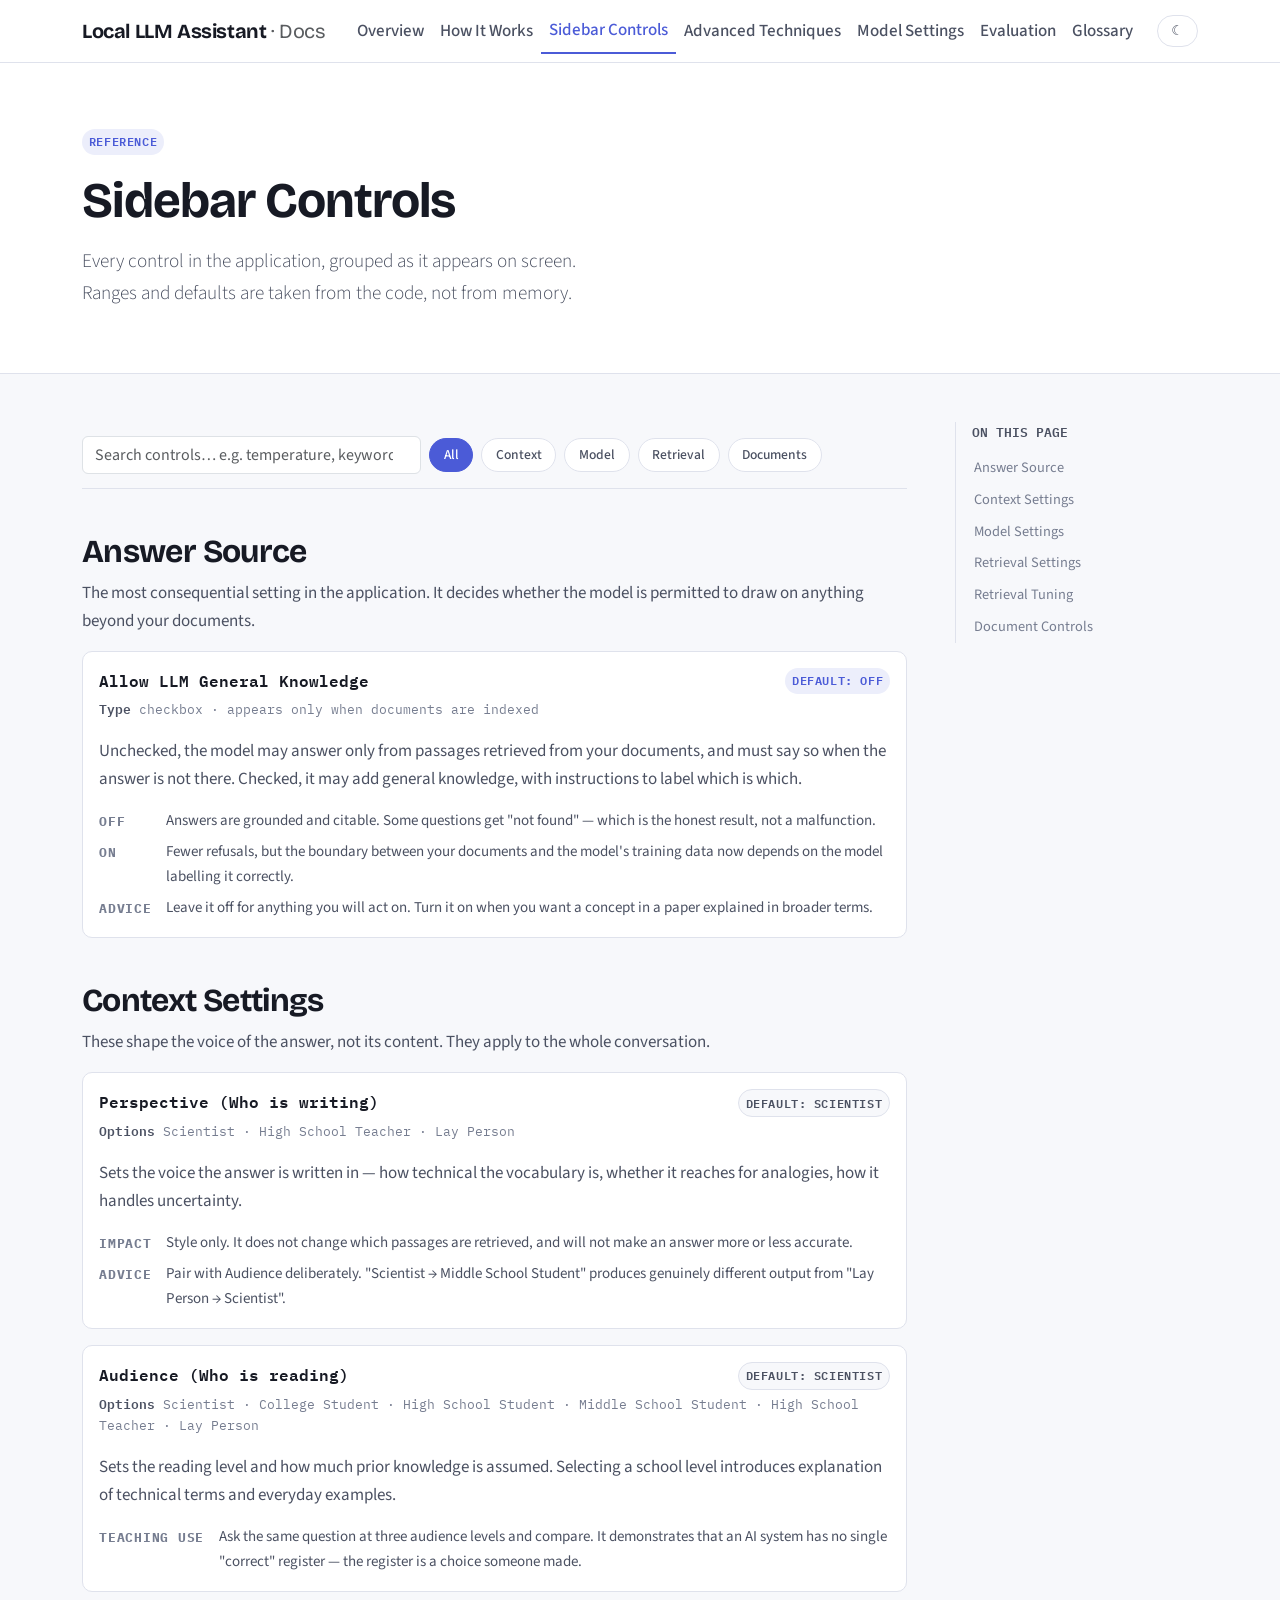
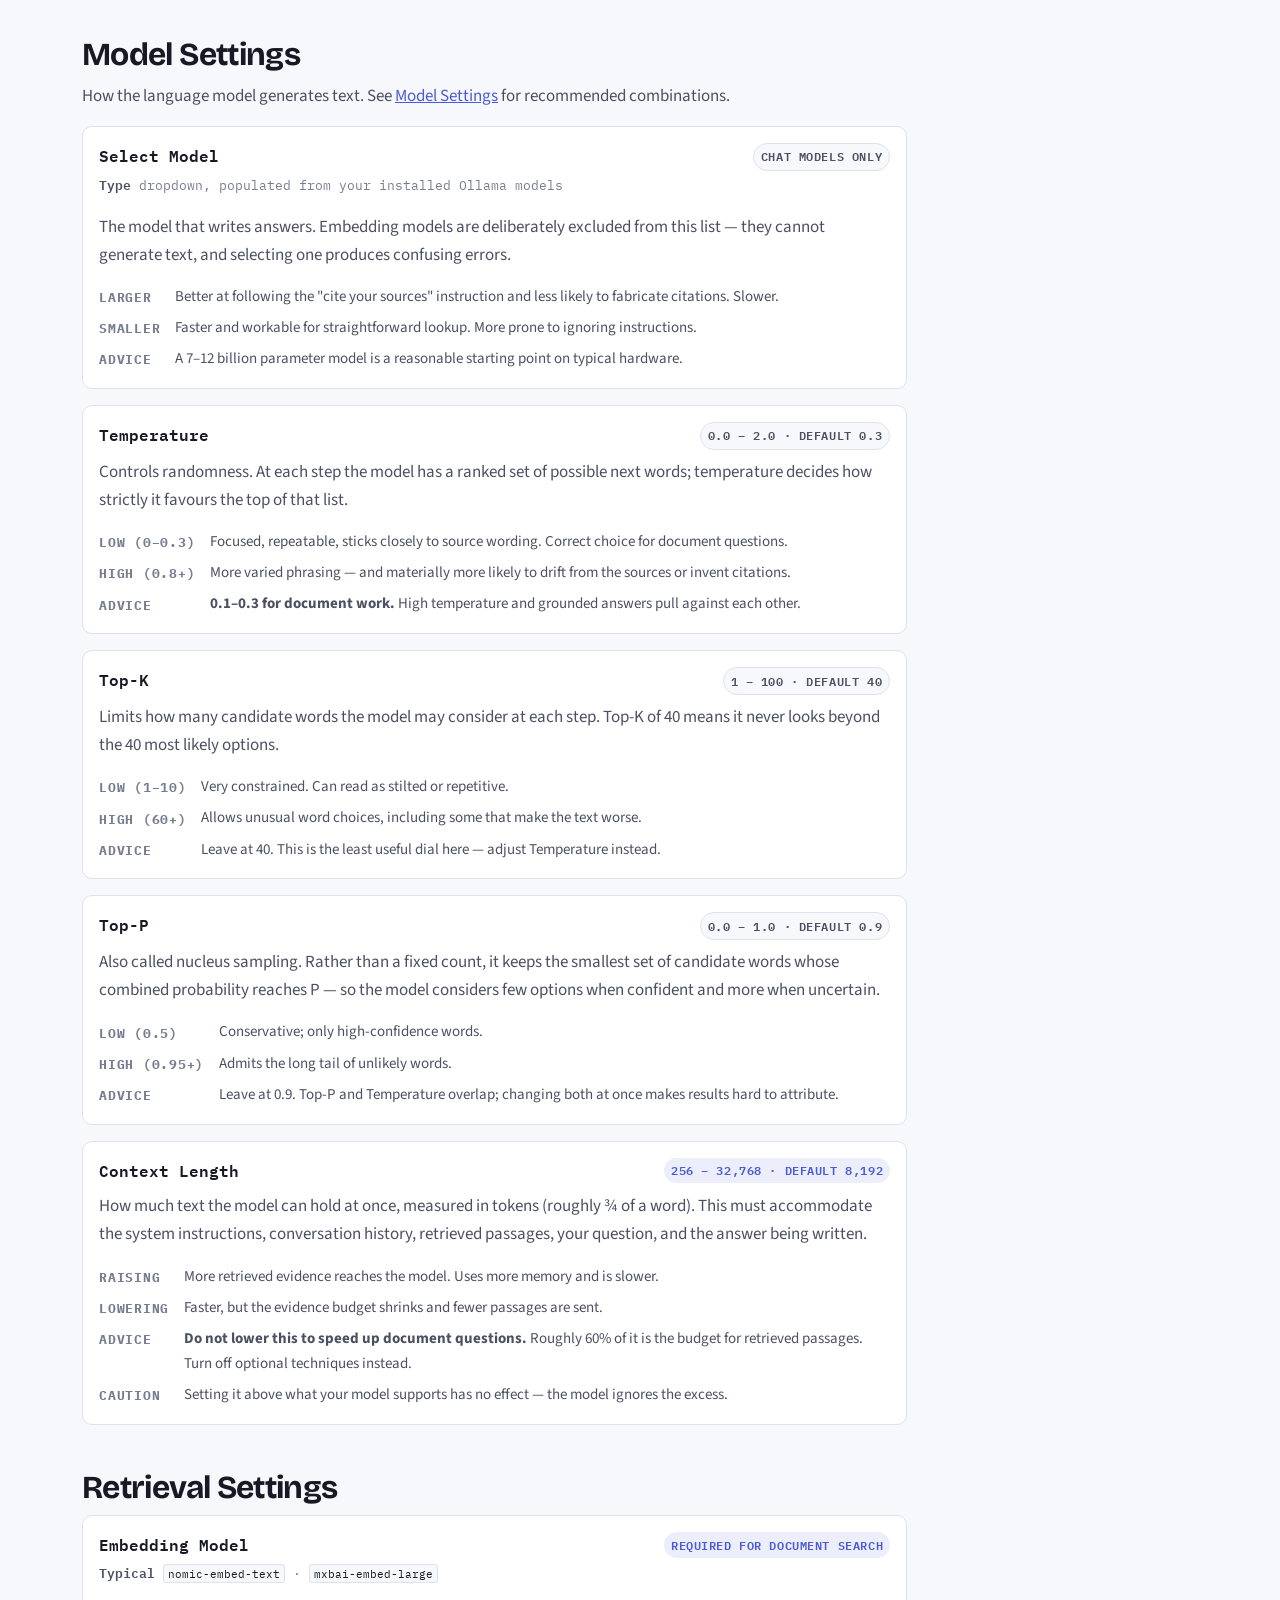
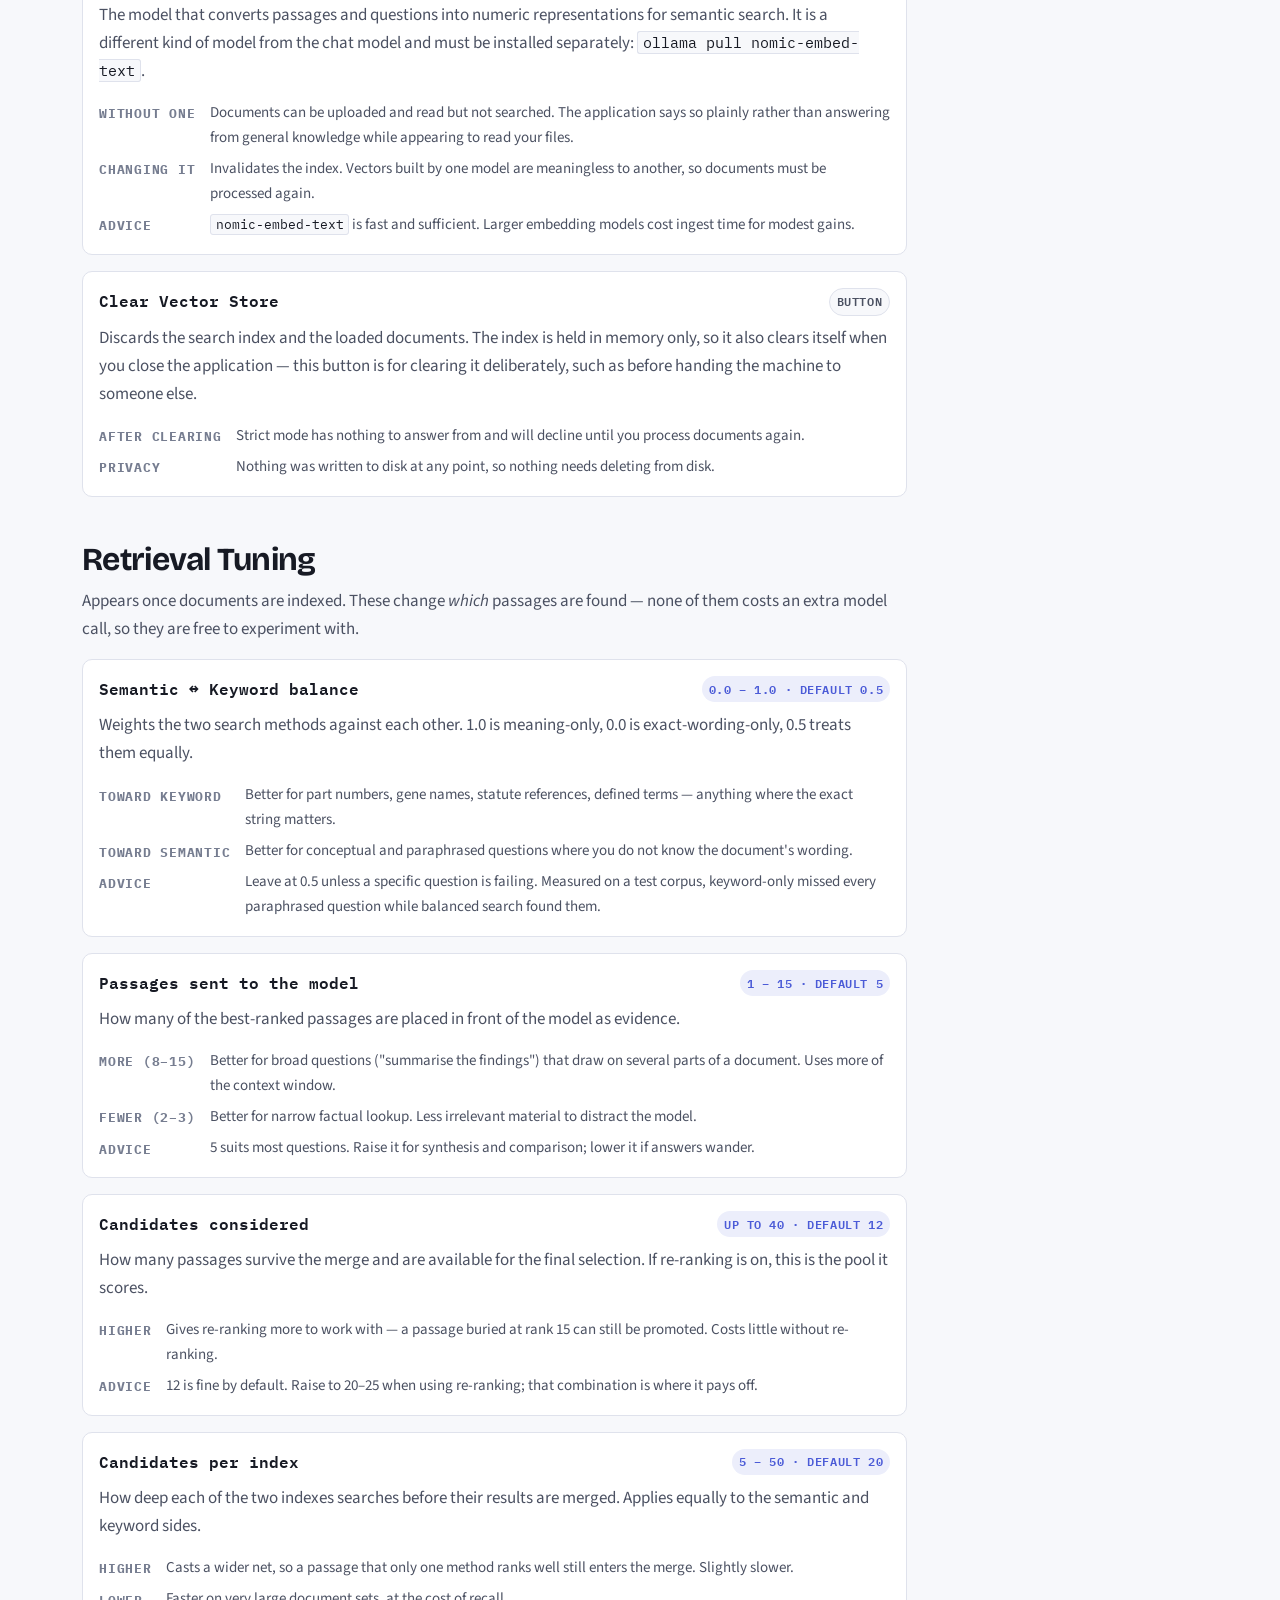
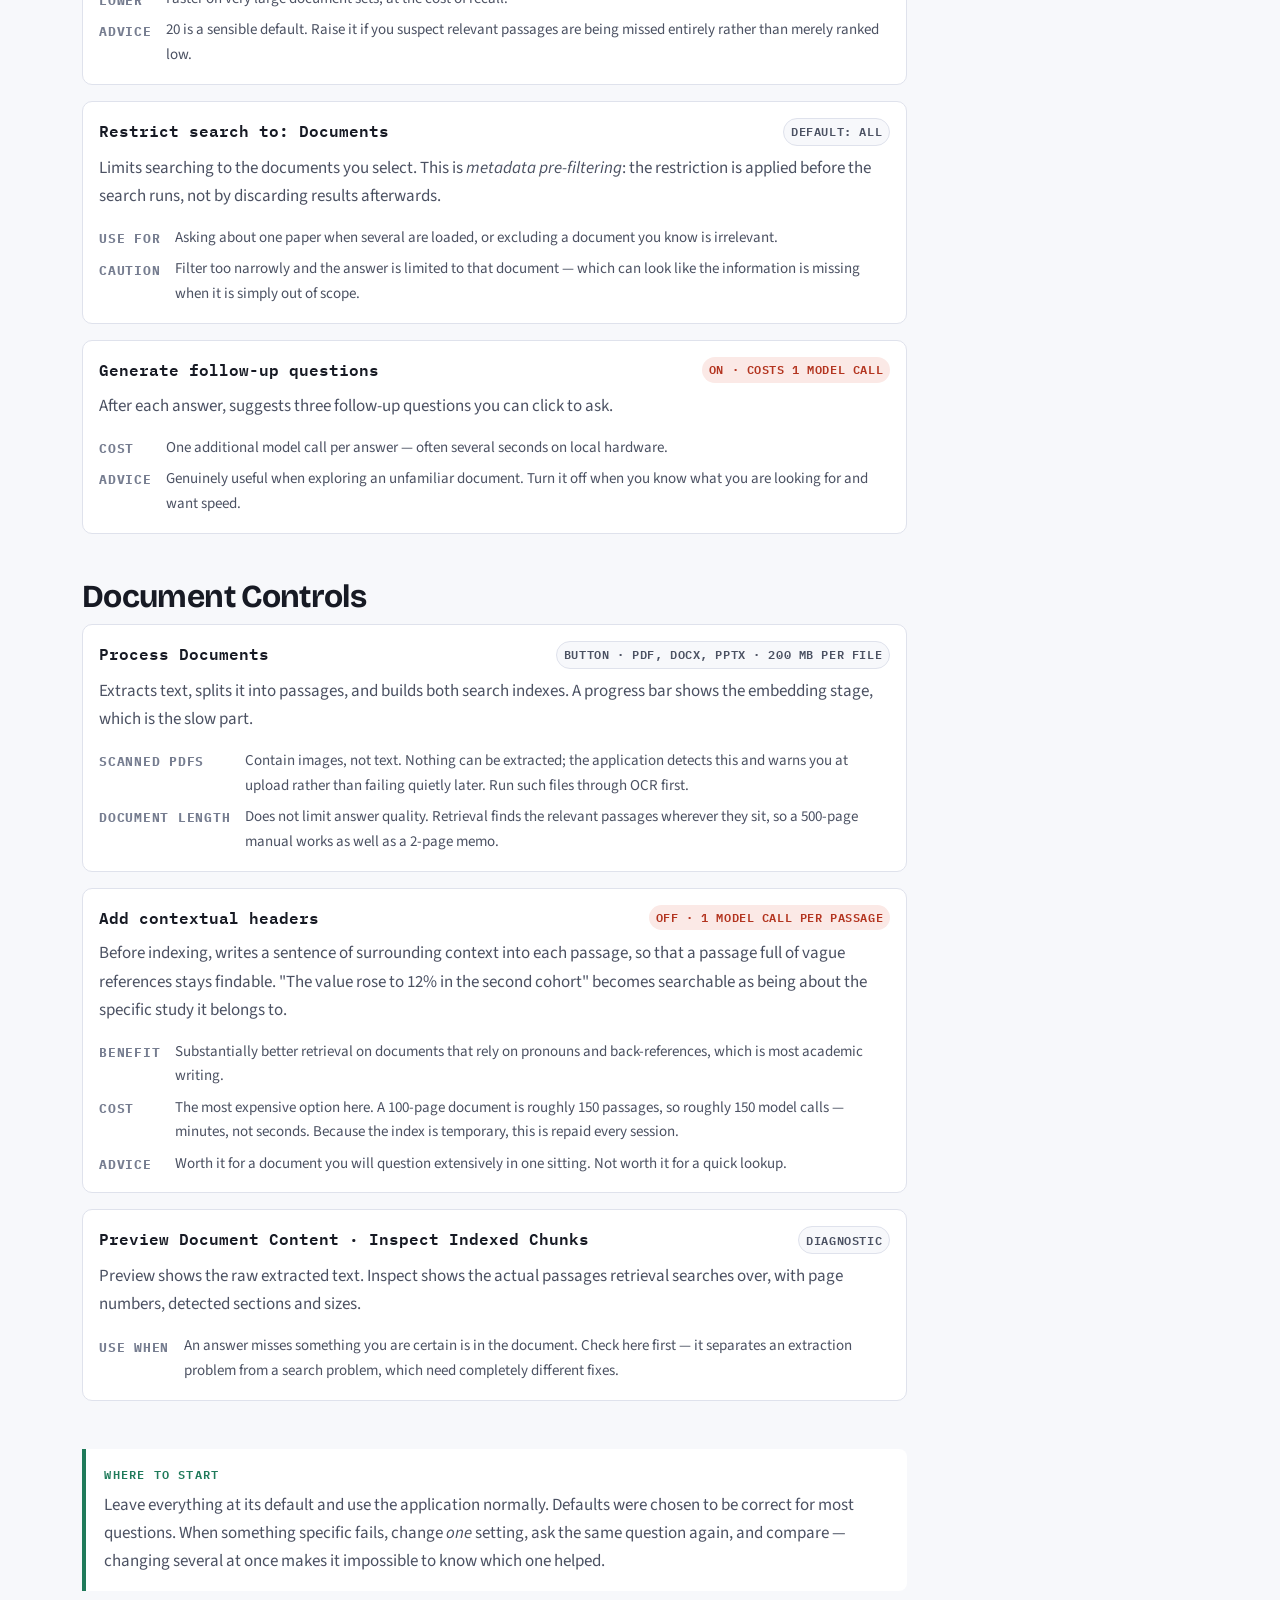
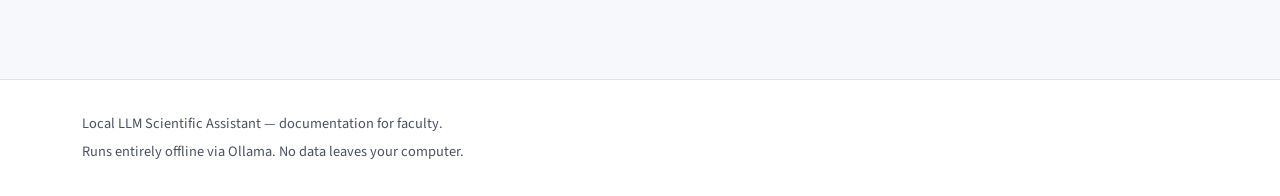
==== docs/controls.html @ c87ea98c "Add documentation website for non-specialists Bootstrap 5 site in docs/ (no build step, GitHub Pages" ====
<!DOCTYPE html>
<html lang="en" data-bs-theme="light">
<head>
<meta charset="utf-8">
<meta name="viewport" content="width=device-width, initial-scale=1">
<title>Sidebar Controls · Local LLM Scientific Assistant</title>
<meta name="description" content="Complete reference for every control in the application: what it does, its range and default, and how changing it affects the answers you get.">
<link rel="preconnect" href="https://fonts.googleapis.com">
<link rel="preconnect" href="https://fonts.gstatic.com" crossorigin>
<link rel="stylesheet" href="https://fonts.googleapis.com/css2?family=Bricolage+Grotesque:opsz,wght@12..96,600;12..96,700&family=IBM+Plex+Mono:wght@400;500;600&family=Source+Sans+3:ital,wght@0,400;0,600;1,400&display=swap">
<link href="https://cdn.jsdelivr.net/npm/bootstrap@5.3.3/dist/css/bootstrap.min.css" rel="stylesheet" integrity="sha384-QWTKZyjpPEjISv5WaRU9OFeRpok6YctnYmDr5pNlyT2bRjXh0JMhjY6hW+ALEwIH" crossorigin="anonymous">
<link rel="stylesheet" href="assets/css/site.css">
</head>
<body>
<a class="skip-link" href="#main">Skip to content</a>
<div id="siteNav"></div>

<header class="hero">
  <div class="container">
    <span class="badge-soft badge-sem mb-3 d-inline-block">Reference</span>
    <h1>Sidebar Controls</h1>
    <p class="lead mt-3">
      Every control in the application, grouped as it appears on screen. Ranges and
      defaults are taken from the code, not from memory.
    </p>
  </div>
</header>

<div class="container my-5">
<div class="row g-5">
<main class="col-lg-9" id="main">

  <div class="filter-bar">
    <div class="row g-2 align-items-center">
      <div class="col-md-5">
        <label class="visually-hidden" for="filterSearch">Search controls</label>
        <input type="search" class="form-control" id="filterSearch"
               placeholder="Search controls… e.g. temperature, keyword, budget">
      </div>
      <div class="col-md-7">
        <div class="d-flex flex-wrap gap-2">
          <button class="filter-btn active" data-filter="all" aria-pressed="true">All</button>
          <button class="filter-btn" data-filter="context" aria-pressed="false">Context</button>
          <button class="filter-btn" data-filter="model" aria-pressed="false">Model</button>
          <button class="filter-btn" data-filter="retrieval" aria-pressed="false">Retrieval</button>
          <button class="filter-btn" data-filter="documents" aria-pressed="false">Documents</button>
        </div>
      </div>
    </div>
  </div>

  <p id="noResults" class="is-hidden py-4">No controls match that search.</p>

  <!-- ============================================================ -->
  <div data-group>
  <h2 id="answer-source">Answer Source</h2>
  <p>The most consequential setting in the application. It decides whether the model is
     permitted to draw on anything beyond your documents.</p>

  <div class="card control-card filterable mb-3" id="allow-general" data-tags="context retrieval">
    <div class="card-body">
      <div class="d-flex flex-wrap justify-content-between align-items-start gap-2">
        <span class="control-name">Allow LLM General Knowledge</span>
        <span class="badge-soft badge-sem">Default: off</span>
      </div>
      <p class="control-meta mt-1"><strong>Type</strong> checkbox · appears only when documents are indexed</p>
      <p class="mt-2">
        Unchecked, the model may answer only from passages retrieved from your documents,
        and must say so when the answer is not there. Checked, it may add general knowledge,
        with instructions to label which is which.
      </p>
      <dl class="effect mt-3">
        <dt>Off</dt><dd>Answers are grounded and citable. Some questions get "not found" — which is the honest result, not a malfunction.</dd>
        <dt>On</dt><dd>Fewer refusals, but the boundary between your documents and the model's training data now depends on the model labelling it correctly.</dd>
        <dt>Advice</dt><dd>Leave it off for anything you will act on. Turn it on when you want a concept in a paper explained in broader terms.</dd>
      </dl>
    </div>
  </div>
  </div>

  <!-- ============================================================ -->
  <div data-group>
  <h2 id="context-settings">Context Settings</h2>
  <p>These shape the voice of the answer, not its content. They apply to the whole
     conversation.</p>

  <div class="card control-card filterable mb-3" id="perspective" data-tags="context">
    <div class="card-body">
      <div class="d-flex flex-wrap justify-content-between align-items-start gap-2">
        <span class="control-name">Perspective (Who is writing)</span>
        <span class="badge-soft badge-plain">Default: Scientist</span>
      </div>
      <p class="control-meta mt-1"><strong>Options</strong> Scientist · High School Teacher · Lay Person</p>
      <p class="mt-2">
        Sets the voice the answer is written in — how technical the vocabulary is, whether
        it reaches for analogies, how it handles uncertainty.
      </p>
      <dl class="effect mt-3">
        <dt>Impact</dt><dd>Style only. It does not change which passages are retrieved, and will not make an answer more or less accurate.</dd>
        <dt>Advice</dt><dd>Pair with Audience deliberately. "Scientist → Middle School Student" produces genuinely different output from "Lay Person → Scientist".</dd>
      </dl>
    </div>
  </div>

  <div class="card control-card filterable mb-3" id="audience" data-tags="context">
    <div class="card-body">
      <div class="d-flex flex-wrap justify-content-between align-items-start gap-2">
        <span class="control-name">Audience (Who is reading)</span>
        <span class="badge-soft badge-plain">Default: Scientist</span>
      </div>
      <p class="control-meta mt-1"><strong>Options</strong> Scientist · College Student · High School Student · Middle School Student · High School Teacher · Lay Person</p>
      <p class="mt-2">
        Sets the reading level and how much prior knowledge is assumed. Selecting a school
        level introduces explanation of technical terms and everyday examples.
      </p>
      <dl class="effect mt-3">
        <dt>Teaching use</dt><dd>Ask the same question at three audience levels and compare. It demonstrates that an AI system has no single "correct" register — the register is a choice someone made.</dd>
      </dl>
    </div>
  </div>
  </div>

  <!-- ============================================================ -->
  <div data-group>
  <h2 id="model-settings">Model Settings</h2>
  <p>How the language model generates text. See
     <a href="settings.html">Model Settings</a> for recommended combinations.</p>

  <div class="card control-card filterable mb-3" id="select-model" data-tags="model">
    <div class="card-body">
      <div class="d-flex flex-wrap justify-content-between align-items-start gap-2">
        <span class="control-name">Select Model</span>
        <span class="badge-soft badge-plain">Chat models only</span>
      </div>
      <p class="control-meta mt-1"><strong>Type</strong> dropdown, populated from your installed Ollama models</p>
      <p class="mt-2">
        The model that writes answers. Embedding models are deliberately excluded from
        this list — they cannot generate text, and selecting one produces confusing errors.
      </p>
      <dl class="effect mt-3">
        <dt>Larger</dt><dd>Better at following the "cite your sources" instruction and less likely to fabricate citations. Slower.</dd>
        <dt>Smaller</dt><dd>Faster and workable for straightforward lookup. More prone to ignoring instructions.</dd>
        <dt>Advice</dt><dd>A 7–12&nbsp;billion parameter model is a reasonable starting point on typical hardware.</dd>
      </dl>
    </div>
  </div>

  <div class="card control-card filterable mb-3" id="temperature" data-tags="model">
    <div class="card-body">
      <div class="d-flex flex-wrap justify-content-between align-items-start gap-2">
        <span class="control-name">Temperature</span>
        <span class="badge-soft badge-plain">0.0 – 2.0 · default 0.3</span>
      </div>
      <p class="mt-2">
        Controls randomness. At each step the model has a ranked set of possible next
        words; temperature decides how strictly it favours the top of that list.
      </p>
      <dl class="effect mt-3">
        <dt>Low (0–0.3)</dt><dd>Focused, repeatable, sticks closely to source wording. Correct choice for document questions.</dd>
        <dt>High (0.8+)</dt><dd>More varied phrasing — and materially more likely to drift from the sources or invent citations.</dd>
        <dt>Advice</dt><dd><strong>0.1–0.3 for document work.</strong> High temperature and grounded answers pull against each other.</dd>
      </dl>
    </div>
  </div>

  <div class="card control-card filterable mb-3" id="top-k" data-tags="model">
    <div class="card-body">
      <div class="d-flex flex-wrap justify-content-between align-items-start gap-2">
        <span class="control-name">Top-K</span>
        <span class="badge-soft badge-plain">1 – 100 · default 40</span>
      </div>
      <p class="mt-2">
        Limits how many candidate words the model may consider at each step. Top-K of 40
        means it never looks beyond the 40 most likely options.
      </p>
      <dl class="effect mt-3">
        <dt>Low (1–10)</dt><dd>Very constrained. Can read as stilted or repetitive.</dd>
        <dt>High (60+)</dt><dd>Allows unusual word choices, including some that make the text worse.</dd>
        <dt>Advice</dt><dd>Leave at 40. This is the least useful dial here — adjust Temperature instead.</dd>
      </dl>
    </div>
  </div>

  <div class="card control-card filterable mb-3" id="top-p" data-tags="model">
    <div class="card-body">
      <div class="d-flex flex-wrap justify-content-between align-items-start gap-2">
        <span class="control-name">Top-P</span>
        <span class="badge-soft badge-plain">0.0 – 1.0 · default 0.9</span>
      </div>
      <p class="mt-2">
        Also called nucleus sampling. Rather than a fixed count, it keeps the smallest set
        of candidate words whose combined probability reaches P — so the model considers
        few options when confident and more when uncertain.
      </p>
      <dl class="effect mt-3">
        <dt>Low (0.5)</dt><dd>Conservative; only high-confidence words.</dd>
        <dt>High (0.95+)</dt><dd>Admits the long tail of unlikely words.</dd>
        <dt>Advice</dt><dd>Leave at 0.9. Top-P and Temperature overlap; changing both at once makes results hard to attribute.</dd>
      </dl>
    </div>
  </div>

  <div class="card control-card filterable mb-3" id="context-length" data-tags="model retrieval">
    <div class="card-body">
      <div class="d-flex flex-wrap justify-content-between align-items-start gap-2">
        <span class="control-name">Context Length</span>
        <span class="badge-soft badge-sem">256 – 32,768 · default 8,192</span>
      </div>
      <p class="mt-2">
        How much text the model can hold at once, measured in tokens (roughly ¾ of a word).
        This must accommodate the system instructions, conversation history, retrieved
        passages, your question, and the answer being written.
      </p>
      <dl class="effect mt-3">
        <dt>Raising</dt><dd>More retrieved evidence reaches the model. Uses more memory and is slower.</dd>
        <dt>Lowering</dt><dd>Faster, but the evidence budget shrinks and fewer passages are sent.</dd>
        <dt>Advice</dt><dd><strong>Do not lower this to speed up document questions.</strong> Roughly 60% of it is the budget for retrieved passages. Turn off optional techniques instead.</dd>
        <dt>Caution</dt><dd>Setting it above what your model supports has no effect — the model ignores the excess.</dd>
      </dl>
    </div>
  </div>
  </div>

  <!-- ============================================================ -->
  <div data-group>
  <h2 id="retrieval-settings">Retrieval Settings</h2>

  <div class="card control-card filterable mb-3" id="embedding-model" data-tags="retrieval model">
    <div class="card-body">
      <div class="d-flex flex-wrap justify-content-between align-items-start gap-2">
        <span class="control-name">Embedding Model</span>
        <span class="badge-soft badge-sem">Required for document search</span>
      </div>
      <p class="control-meta mt-1"><strong>Typical</strong> <code>nomic-embed-text</code> · <code>mxbai-embed-large</code></p>
      <p class="mt-2">
        The model that converts passages and questions into numeric representations for
        semantic search. It is a different kind of model from the chat model and must be
        installed separately: <code>ollama pull nomic-embed-text</code>.
      </p>
      <dl class="effect mt-3">
        <dt>Without one</dt><dd>Documents can be uploaded and read but not searched. The application says so plainly rather than answering from general knowledge while appearing to read your files.</dd>
        <dt>Changing it</dt><dd>Invalidates the index. Vectors built by one model are meaningless to another, so documents must be processed again.</dd>
        <dt>Advice</dt><dd><code>nomic-embed-text</code> is fast and sufficient. Larger embedding models cost ingest time for modest gains.</dd>
      </dl>
    </div>
  </div>

  <div class="card control-card filterable mb-3" id="clear-store" data-tags="retrieval documents">
    <div class="card-body">
      <div class="d-flex flex-wrap justify-content-between align-items-start gap-2">
        <span class="control-name">Clear Vector Store</span>
        <span class="badge-soft badge-plain">Button</span>
      </div>
      <p class="mt-2">
        Discards the search index and the loaded documents. The index is held in memory
        only, so it also clears itself when you close the application — this button is for
        clearing it deliberately, such as before handing the machine to someone else.
      </p>
      <dl class="effect mt-3">
        <dt>After clearing</dt><dd>Strict mode has nothing to answer from and will decline until you process documents again.</dd>
        <dt>Privacy</dt><dd>Nothing was written to disk at any point, so nothing needs deleting from disk.</dd>
      </dl>
    </div>
  </div>
  </div>

  <!-- ============================================================ -->
  <div data-group>
  <h2 id="retrieval-tuning">Retrieval Tuning</h2>
  <p>Appears once documents are indexed. These change <em>which</em> passages are found —
     none of them costs an extra model call, so they are free to experiment with.</p>

  <div class="card control-card filterable mb-3" id="balance" data-tags="retrieval">
    <div class="card-body">
      <div class="d-flex flex-wrap justify-content-between align-items-start gap-2">
        <span class="control-name">Semantic ↔ Keyword balance</span>
        <span class="badge-soft badge-sem">0.0 – 1.0 · default 0.5</span>
      </div>
      <p class="mt-2">
        Weights the two search methods against each other. 1.0 is meaning-only, 0.0 is
        exact-wording-only, 0.5 treats them equally.
      </p>
      <dl class="effect mt-3">
        <dt>Toward keyword</dt><dd>Better for part numbers, gene names, statute references, defined terms — anything where the exact string matters.</dd>
        <dt>Toward semantic</dt><dd>Better for conceptual and paraphrased questions where you do not know the document's wording.</dd>
        <dt>Advice</dt><dd>Leave at 0.5 unless a specific question is failing. Measured on a test corpus, keyword-only missed every paraphrased question while balanced search found them.</dd>
      </dl>
    </div>
  </div>

  <div class="card control-card filterable mb-3" id="passages-sent" data-tags="retrieval">
    <div class="card-body">
      <div class="d-flex flex-wrap justify-content-between align-items-start gap-2">
        <span class="control-name">Passages sent to the model</span>
        <span class="badge-soft badge-sem">1 – 15 · default 5</span>
      </div>
      <p class="mt-2">
        How many of the best-ranked passages are placed in front of the model as evidence.
      </p>
      <dl class="effect mt-3">
        <dt>More (8–15)</dt><dd>Better for broad questions ("summarise the findings") that draw on several parts of a document. Uses more of the context window.</dd>
        <dt>Fewer (2–3)</dt><dd>Better for narrow factual lookup. Less irrelevant material to distract the model.</dd>
        <dt>Advice</dt><dd>5 suits most questions. Raise it for synthesis and comparison; lower it if answers wander.</dd>
      </dl>
    </div>
  </div>

  <div class="card control-card filterable mb-3" id="candidates-considered" data-tags="retrieval">
    <div class="card-body">
      <div class="d-flex flex-wrap justify-content-between align-items-start gap-2">
        <span class="control-name">Candidates considered</span>
        <span class="badge-soft badge-sem">up to 40 · default 12</span>
      </div>
      <p class="mt-2">
        How many passages survive the merge and are available for the final selection. If
        re-ranking is on, this is the pool it scores.
      </p>
      <dl class="effect mt-3">
        <dt>Higher</dt><dd>Gives re-ranking more to work with — a passage buried at rank 15 can still be promoted. Costs little without re-ranking.</dd>
        <dt>Advice</dt><dd>12 is fine by default. Raise to 20–25 when using re-ranking; that combination is where it pays off.</dd>
      </dl>
    </div>
  </div>

  <div class="card control-card filterable mb-3" id="candidates-per-index" data-tags="retrieval">
    <div class="card-body">
      <div class="d-flex flex-wrap justify-content-between align-items-start gap-2">
        <span class="control-name">Candidates per index</span>
        <span class="badge-soft badge-sem">5 – 50 · default 20</span>
      </div>
      <p class="mt-2">
        How deep each of the two indexes searches before their results are merged. Applies
        equally to the semantic and keyword sides.
      </p>
      <dl class="effect mt-3">
        <dt>Higher</dt><dd>Casts a wider net, so a passage that only one method ranks well still enters the merge. Slightly slower.</dd>
        <dt>Lower</dt><dd>Faster on very large document sets, at the cost of recall.</dd>
        <dt>Advice</dt><dd>20 is a sensible default. Raise it if you suspect relevant passages are being missed entirely rather than merely ranked low.</dd>
      </dl>
    </div>
  </div>

  <div class="card control-card filterable mb-3" id="restrict-documents" data-tags="retrieval documents">
    <div class="card-body">
      <div class="d-flex flex-wrap justify-content-between align-items-start gap-2">
        <span class="control-name">Restrict search to: Documents</span>
        <span class="badge-soft badge-plain">Default: all</span>
      </div>
      <p class="mt-2">
        Limits searching to the documents you select. This is <em>metadata pre-filtering</em>:
        the restriction is applied before the search runs, not by discarding results afterwards.
      </p>
      <dl class="effect mt-3">
        <dt>Use for</dt><dd>Asking about one paper when several are loaded, or excluding a document you know is irrelevant.</dd>
        <dt>Caution</dt><dd>Filter too narrowly and the answer is limited to that document — which can look like the information is missing when it is simply out of scope.</dd>
      </dl>
    </div>
  </div>

  <div class="card control-card filterable mb-3" id="followups" data-tags="model">
    <div class="card-body">
      <div class="d-flex flex-wrap justify-content-between align-items-start gap-2">
        <span class="control-name">Generate follow-up questions</span>
        <span class="badge-soft badge-costly">On · costs 1 model call</span>
      </div>
      <p class="mt-2">
        After each answer, suggests three follow-up questions you can click to ask.
      </p>
      <dl class="effect mt-3">
        <dt>Cost</dt><dd>One additional model call per answer — often several seconds on local hardware.</dd>
        <dt>Advice</dt><dd>Genuinely useful when exploring an unfamiliar document. Turn it off when you know what you are looking for and want speed.</dd>
      </dl>
    </div>
  </div>
  </div>

  <!-- ============================================================ -->
  <div data-group>
  <h2 id="document-controls">Document Controls</h2>

  <div class="card control-card filterable mb-3" id="process-documents" data-tags="documents">
    <div class="card-body">
      <div class="d-flex flex-wrap justify-content-between align-items-start gap-2">
        <span class="control-name">Process Documents</span>
        <span class="badge-soft badge-plain">Button · PDF, DOCX, PPTX · 200 MB per file</span>
      </div>
      <p class="mt-2">
        Extracts text, splits it into passages, and builds both search indexes. A progress
        bar shows the embedding stage, which is the slow part.
      </p>
      <dl class="effect mt-3">
        <dt>Scanned PDFs</dt><dd>Contain images, not text. Nothing can be extracted; the application detects this and warns you at upload rather than failing quietly later. Run such files through OCR first.</dd>
        <dt>Document length</dt><dd>Does not limit answer quality. Retrieval finds the relevant passages wherever they sit, so a 500-page manual works as well as a 2-page memo.</dd>
      </dl>
    </div>
  </div>

  <div class="card control-card filterable mb-3" id="contextual-headers" data-tags="documents retrieval">
    <div class="card-body">
      <div class="d-flex flex-wrap justify-content-between align-items-start gap-2">
        <span class="control-name">Add contextual headers</span>
        <span class="badge-soft badge-costly">Off · 1 model call per passage</span>
      </div>
      <p class="mt-2">
        Before indexing, writes a sentence of surrounding context into each passage, so
        that a passage full of vague references stays findable. "The value rose to 12% in
        the second cohort" becomes searchable as being about the specific study it belongs to.
      </p>
      <dl class="effect mt-3">
        <dt>Benefit</dt><dd>Substantially better retrieval on documents that rely on pronouns and back-references, which is most academic writing.</dd>
        <dt>Cost</dt><dd>The most expensive option here. A 100-page document is roughly 150 passages, so roughly 150 model calls — minutes, not seconds. Because the index is temporary, this is repaid every session.</dd>
        <dt>Advice</dt><dd>Worth it for a document you will question extensively in one sitting. Not worth it for a quick lookup.</dd>
      </dl>
    </div>
  </div>

  <div class="card control-card filterable mb-3" id="preview-inspect" data-tags="documents">
    <div class="card-body">
      <div class="d-flex flex-wrap justify-content-between align-items-start gap-2">
        <span class="control-name">Preview Document Content · Inspect Indexed Chunks</span>
        <span class="badge-soft badge-plain">Diagnostic</span>
      </div>
      <p class="mt-2">
        Preview shows the raw extracted text. Inspect shows the actual passages retrieval
        searches over, with page numbers, detected sections and sizes.
      </p>
      <dl class="effect mt-3">
        <dt>Use when</dt><dd>An answer misses something you are certain is in the document. Check here first — it separates an extraction problem from a search problem, which need completely different fixes.</dd>
      </dl>
    </div>
  </div>
  </div>

  <div class="callout callout-tip mt-5">
    <span class="callout-title">Where to start</span>
    <p>
      Leave everything at its default and use the application normally. Defaults were
      chosen to be correct for most questions. When something specific fails, change
      <em>one</em> setting, ask the same question again, and compare — changing several at
      once makes it impossible to know which one helped.
    </p>
  </div>

</main>

<aside class="col-lg-3 d-none d-lg-block">
  <nav class="toc" aria-label="On this page">
    <p class="control-meta mb-2"><strong>ON THIS PAGE</strong></p>
    <div class="nav flex-column" id="tocList"></div>
  </nav>
</aside>
</div>
</div>

<footer class="site-footer">
  <div class="container">
    <p class="mb-1">Local LLM Scientific Assistant — documentation for faculty.</p>
    <p class="mb-0">Runs entirely offline via Ollama. No data leaves your computer.</p>
  </div>
</footer>

<script src="https://cdn.jsdelivr.net/npm/bootstrap@5.3.3/dist/js/bootstrap.bundle.min.js" integrity="sha384-YvpcrYf0tY3lHB60NNkmXc5s9fDVZLESaAA55NDzOxhy9GkcIdslK1eN7N6jIeHz" crossorigin="anonymous"></script>
<script src="assets/js/site.js"></script>
</body>
</html>
---- docs/assets/css/site.css ----
/* ==========================================================================
   Local LLM Scientific Assistant — documentation site
   A thin layer over Bootstrap 5. Colors carry meaning rather than decoration:
   indigo = semantic/vector retrieval, amber = keyword/BM25 retrieval.
   ========================================================================== */

:root {
  /* Retrieval identity colors — used only where they mean these things */
  --sem: #4b5bd7;
  --sem-soft: #eceefb;
  --key: #a76a10;
  --key-soft: #fbf1de;

  /* Cost signalling */
  --free: #1f7a5a;
  --free-soft: #e4f4ee;
  --costly: #b3341f;
  --costly-soft: #fbe9e6;

  --ink: #171a24;
  --ink-soft: #4b5162;
  --ink-faint: #767d90;
  --paper: #f7f8fb;
  --surface: #ffffff;
  --rule: #dfe2ec;

  --bs-body-font-family: "Source Sans 3", system-ui, -apple-system, "Segoe UI", sans-serif;
}

[data-bs-theme="dark"] {
  --sem: #97a2f7;
  --sem-soft: #232946;
  --key: #e0a951;
  --key-soft: #362a15;
  --free: #52c39a;
  --free-soft: #16302a;
  --costly: #f0806a;
  --costly-soft: #351d1a;

  --ink: #e9ebf3;
  --ink-soft: #b2b8c9;
  --ink-faint: #848b9f;
  --paper: #10121a;
  --surface: #181b26;
  --rule: #2b3044;
}

body {
  background: var(--paper);
  color: var(--ink);
  font-size: 1.0625rem;
  line-height: 1.65;
}

h1, h2, h3, h4 {
  font-family: "Bricolage Grotesque", system-ui, sans-serif;
  letter-spacing: -0.02em;
  text-wrap: balance;
  color: var(--ink);
}

h1 { font-weight: 700; }
h2 { font-weight: 700; margin-top: 2.75rem; }
h3 { font-weight: 600; font-size: 1.25rem; margin-top: 1.75rem; }

p, li { color: var(--ink-soft); }
.lead { color: var(--ink-soft); }

code, kbd, .mono {
  font-family: "IBM Plex Mono", ui-monospace, Menlo, monospace;
  font-variant-numeric: tabular-nums;
}
code {
  font-size: 0.86em;
  background: var(--paper);
  border: 1px solid var(--rule);
  border-radius: 3px;
  padding: 0.08em 0.36em;
  color: var(--ink);
}
[data-bs-theme="dark"] code { background: #12141d; }

/* -------------------------------------------------------------------------
   Navigation
   ------------------------------------------------------------------------- */
.site-nav {
  background: var(--surface);
  border-bottom: 1px solid var(--rule);
}
.site-nav .navbar-brand {
  font-family: "Bricolage Grotesque", system-ui, sans-serif;
  font-weight: 700;
  letter-spacing: -0.02em;
  color: var(--ink);
}
.site-nav .nav-link { color: var(--ink-soft); font-weight: 500; }
.site-nav .nav-link:hover { color: var(--sem); }
.site-nav .nav-link.active {
  color: var(--sem);
  border-bottom: 2px solid var(--sem);
}

/* On-page contents rail */
.toc {
  position: sticky;
  top: 5rem;
  max-height: calc(100vh - 7rem);
  overflow-y: auto;
  border-left: 1px solid var(--rule);
  padding-left: 1rem;
}
.toc .nav-link {
  padding: 0.25rem 0;
  font-size: 0.9rem;
  color: var(--ink-faint);
  border-left: 2px solid transparent;
  margin-left: -1rem;
  padding-left: 1rem;
}
.toc .nav-link:hover { color: var(--sem); }
.toc .nav-link.active {
  color: var(--sem);
  border-left-color: var(--sem);
  font-weight: 600;
}
.toc .toc-sub { padding-left: 0.85rem; font-size: 0.85rem; }

/* -------------------------------------------------------------------------
   Hero
   ------------------------------------------------------------------------- */
.hero {
  background: var(--surface);
  border-bottom: 1px solid var(--rule);
  padding: 4rem 0 3rem;
}
.hero h1 { font-size: clamp(2rem, 5vw, 3.1rem); max-width: 20ch; }
.hero .lead { max-width: 60ch; font-size: 1.2rem; }

/* -------------------------------------------------------------------------
   Cards
   ------------------------------------------------------------------------- */
.card {
  background: var(--surface);
  border: 1px solid var(--rule);
  border-radius: 10px;
}
.card-header {
  background: transparent;
  border-bottom: 1px solid var(--rule);
  font-weight: 600;
}

/* Control reference card */
.control-card { scroll-margin-top: 5.5rem; }
.control-card .control-name {
  font-family: "IBM Plex Mono", monospace;
  font-weight: 600;
  font-size: 1.02rem;
  color: var(--ink);
}
.control-meta {
  font-family: "IBM Plex Mono", monospace;
  font-size: 0.82rem;
  color: var(--ink-faint);
}
.control-meta strong { color: var(--ink-soft); font-weight: 600; }

/* Effect grid: what happens when you turn it up / down */
.effect {
  display: grid;
  grid-template-columns: max-content 1fr;
  gap: 0.4rem 0.9rem;
  font-size: 0.94rem;
  margin: 0;
}
.effect dt {
  font-family: "IBM Plex Mono", monospace;
  font-size: 0.8rem;
  letter-spacing: 0.06em;
  text-transform: uppercase;
  color: var(--ink-faint);
  padding-top: 0.15rem;
  white-space: nowrap;
}
.effect dd { margin: 0; color: var(--ink-soft); }

/* -------------------------------------------------------------------------
   Badges — semantics, not decoration
   ------------------------------------------------------------------------- */
.badge-sem    { background: var(--sem-soft);    color: var(--sem); }
.badge-key    { background: var(--key-soft);    color: var(--key); }
.badge-free   { background: var(--free-soft);   color: var(--free); }
.badge-costly { background: var(--costly-soft); color: var(--costly); }
.badge-plain  { background: var(--paper);       color: var(--ink-soft); border: 1px solid var(--rule); }
.badge-soft {
  font-family: "IBM Plex Mono", monospace;
  font-weight: 600;
  font-size: 0.72rem;
  letter-spacing: 0.05em;
  text-transform: uppercase;
  padding: 0.3em 0.6em;
  border-radius: 999px;
}

/* -------------------------------------------------------------------------
   Tables
   ------------------------------------------------------------------------- */
.table {
  --bs-table-bg: transparent;
  color: var(--ink-soft);
  font-size: 0.95rem;
}
.table thead th {
  font-family: "IBM Plex Mono", monospace;
  font-size: 0.75rem;
  letter-spacing: 0.09em;
  text-transform: uppercase;
  color: var(--ink-faint);
  font-weight: 600;
  border-bottom-color: var(--rule);
}
.table td, .table th { border-color: var(--rule); }
.table td.num, .table th.num { text-align: right; font-family: "IBM Plex Mono", monospace; }
.table-wrap { overflow-x: auto; }

/* -------------------------------------------------------------------------
   Callouts
   ------------------------------------------------------------------------- */
.callout {
  border-left: 4px solid var(--rule);
  background: var(--surface);
  border-radius: 0 8px 8px 0;
  padding: 1rem 1.15rem;
  margin: 1.5rem 0;
}
.callout p:last-child { margin-bottom: 0; }
.callout-title {
  font-family: "IBM Plex Mono", monospace;
  font-size: 0.75rem;
  letter-spacing: 0.1em;
  text-transform: uppercase;
  font-weight: 600;
  margin-bottom: 0.4rem;
  display: block;
}
.callout-teach   { border-left-color: var(--sem); }
.callout-teach   .callout-title { color: var(--sem); }
.callout-warn    { border-left-color: var(--costly); }
.callout-warn    .callout-title { color: var(--costly); }
.callout-tip     { border-left-color: var(--free); }
.callout-tip     .callout-title { color: var(--free); }

/* -------------------------------------------------------------------------
   Pipeline diagram
   ------------------------------------------------------------------------- */
.pipeline {
  display: flex;
  flex-wrap: wrap;
  gap: 0.5rem;
  align-items: stretch;
  margin: 1.5rem 0;
}
.pipe-step {
  flex: 1 1 8.5rem;
  background: var(--surface);
  border: 1px solid var(--rule);
  border-radius: 8px;
  padding: 0.8rem 0.9rem;
  position: relative;
}
.pipe-step .pipe-n {
  font-family: "IBM Plex Mono", monospace;
  font-size: 0.7rem;
  color: var(--ink-faint);
  letter-spacing: 0.1em;
}
.pipe-step .pipe-name {
  font-weight: 600;
  color: var(--ink);
  font-size: 0.95rem;
  margin: 0.15rem 0 0.25rem;
}
.pipe-step .pipe-desc { font-size: 0.83rem; color: var(--ink-faint); margin: 0; }

/* -------------------------------------------------------------------------
   Filter bar (techniques + controls pages)
   ------------------------------------------------------------------------- */
.filter-bar {
  position: sticky;
  top: 4.1rem;
  z-index: 5;
  background: var(--paper);
  padding: 0.85rem 0;
  border-bottom: 1px solid var(--rule);
  margin-bottom: 1.5rem;
}
.filter-btn {
  font-size: 0.85rem;
  font-weight: 500;
  border-radius: 999px;
  border: 1px solid var(--rule);
  background: var(--surface);
  color: var(--ink-soft);
  padding: 0.3rem 0.85rem;
}
.filter-btn:hover { border-color: var(--sem); color: var(--sem); }
.filter-btn.active {
  background: var(--sem);
  border-color: var(--sem);
  color: #fff;
}
[data-bs-theme="dark"] .filter-btn.active { color: #10121a; }

.is-hidden { display: none !important; }

#noResults { color: var(--ink-faint); }

/* -------------------------------------------------------------------------
   Preset cards (settings page)
   ------------------------------------------------------------------------- */
.preset .preset-values {
  font-family: "IBM Plex Mono", monospace;
  font-size: 0.88rem;
  color: var(--ink);
}
.preset .preset-values dt { color: var(--ink-faint); font-weight: 400; }

/* -------------------------------------------------------------------------
   Footer
   ------------------------------------------------------------------------- */
.site-footer {
  border-top: 1px solid var(--rule);
  background: var(--surface);
  margin-top: 4rem;
  padding: 2rem 0;
  color: var(--ink-faint);
  font-size: 0.9rem;
}

/* -------------------------------------------------------------------------
   Accessibility & motion
   ------------------------------------------------------------------------- */
a { color: var(--sem); }
a:hover { color: var(--sem); }
:focus-visible {
  outline: 2px solid var(--sem);
  outline-offset: 2px;
  border-radius: 3px;
}
.skip-link {
  position: absolute;
  left: -999px;
  top: 0.5rem;
  background: var(--sem);
  color: #fff;
  padding: 0.5rem 1rem;
  border-radius: 4px;
  z-index: 1000;
}
.skip-link:focus { left: 0.5rem; color: #fff; }

@media (prefers-reduced-motion: reduce) {
  * { animation: none !important; transition: none !important; scroll-behavior: auto !important; }
}

@media print {
  .site-nav, .toc, .filter-bar, .site-footer { display: none !important; }
  .card { break-inside: avoid; }
}
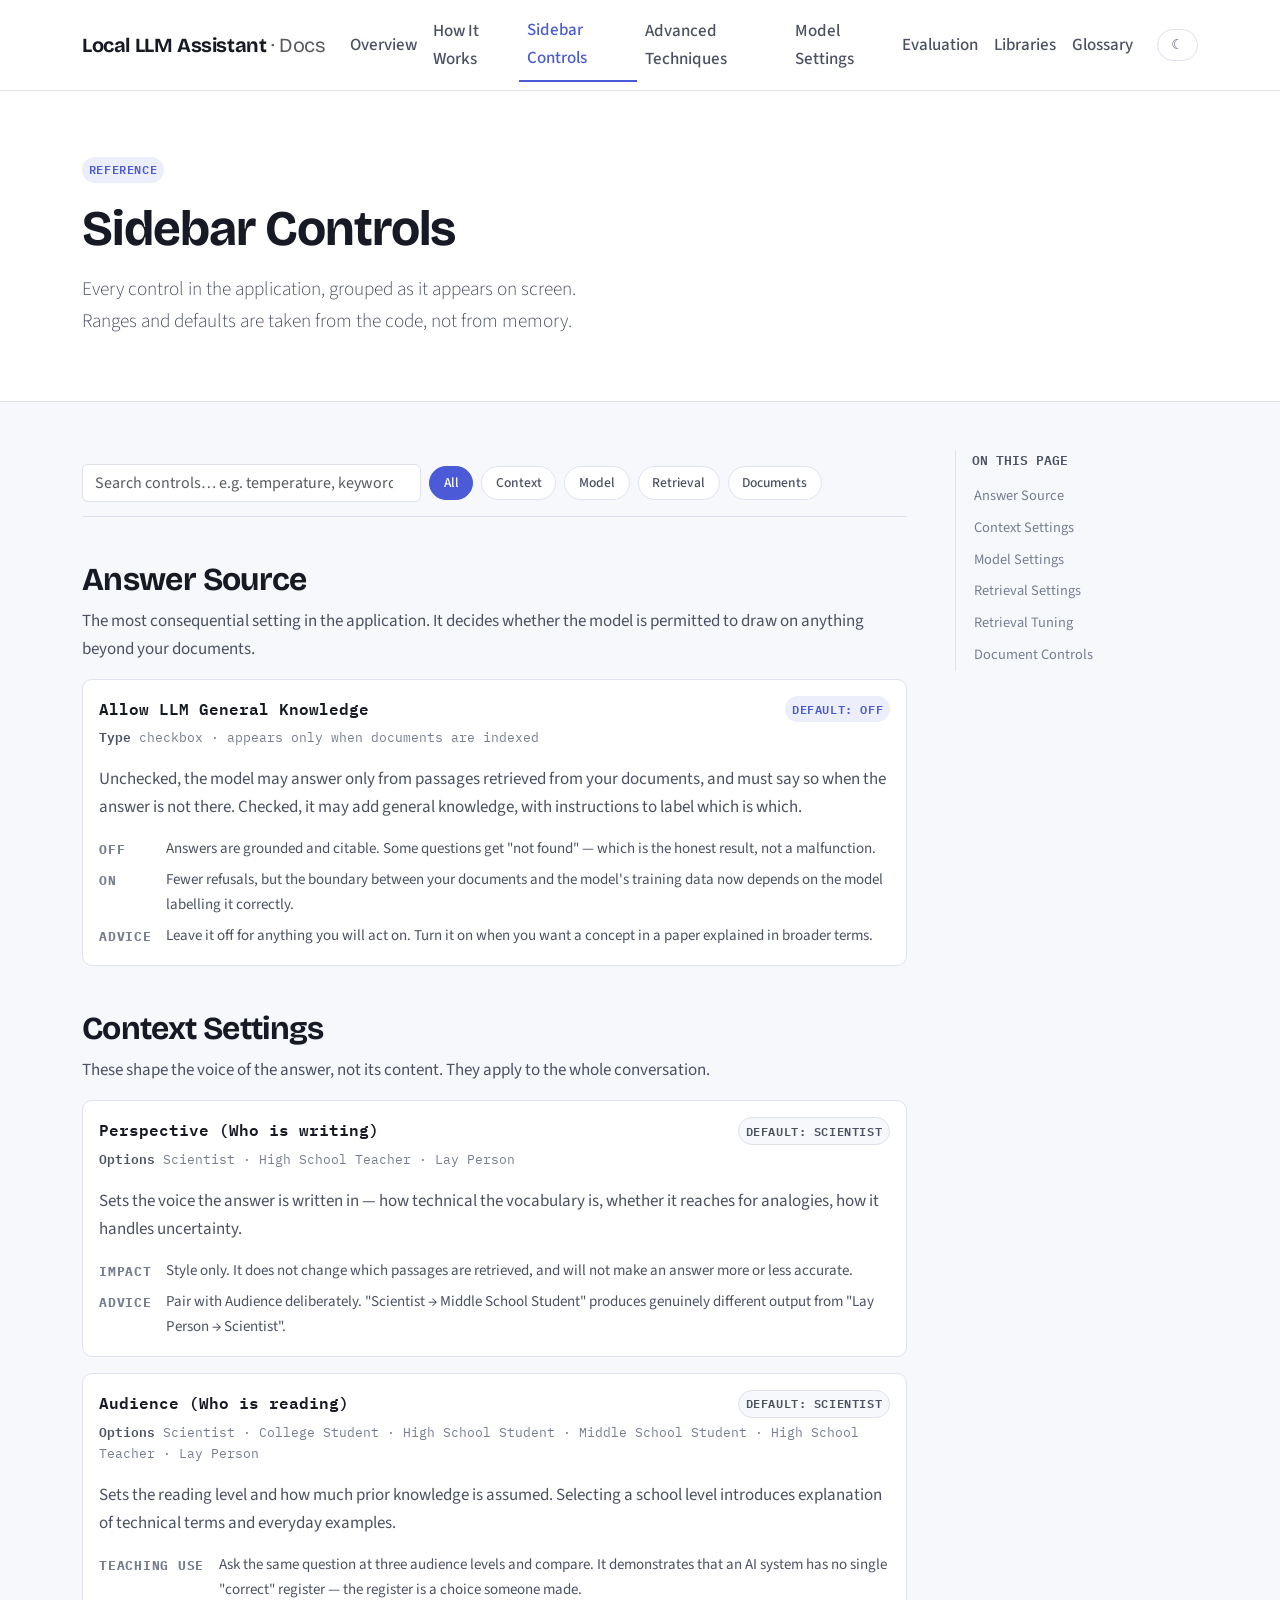
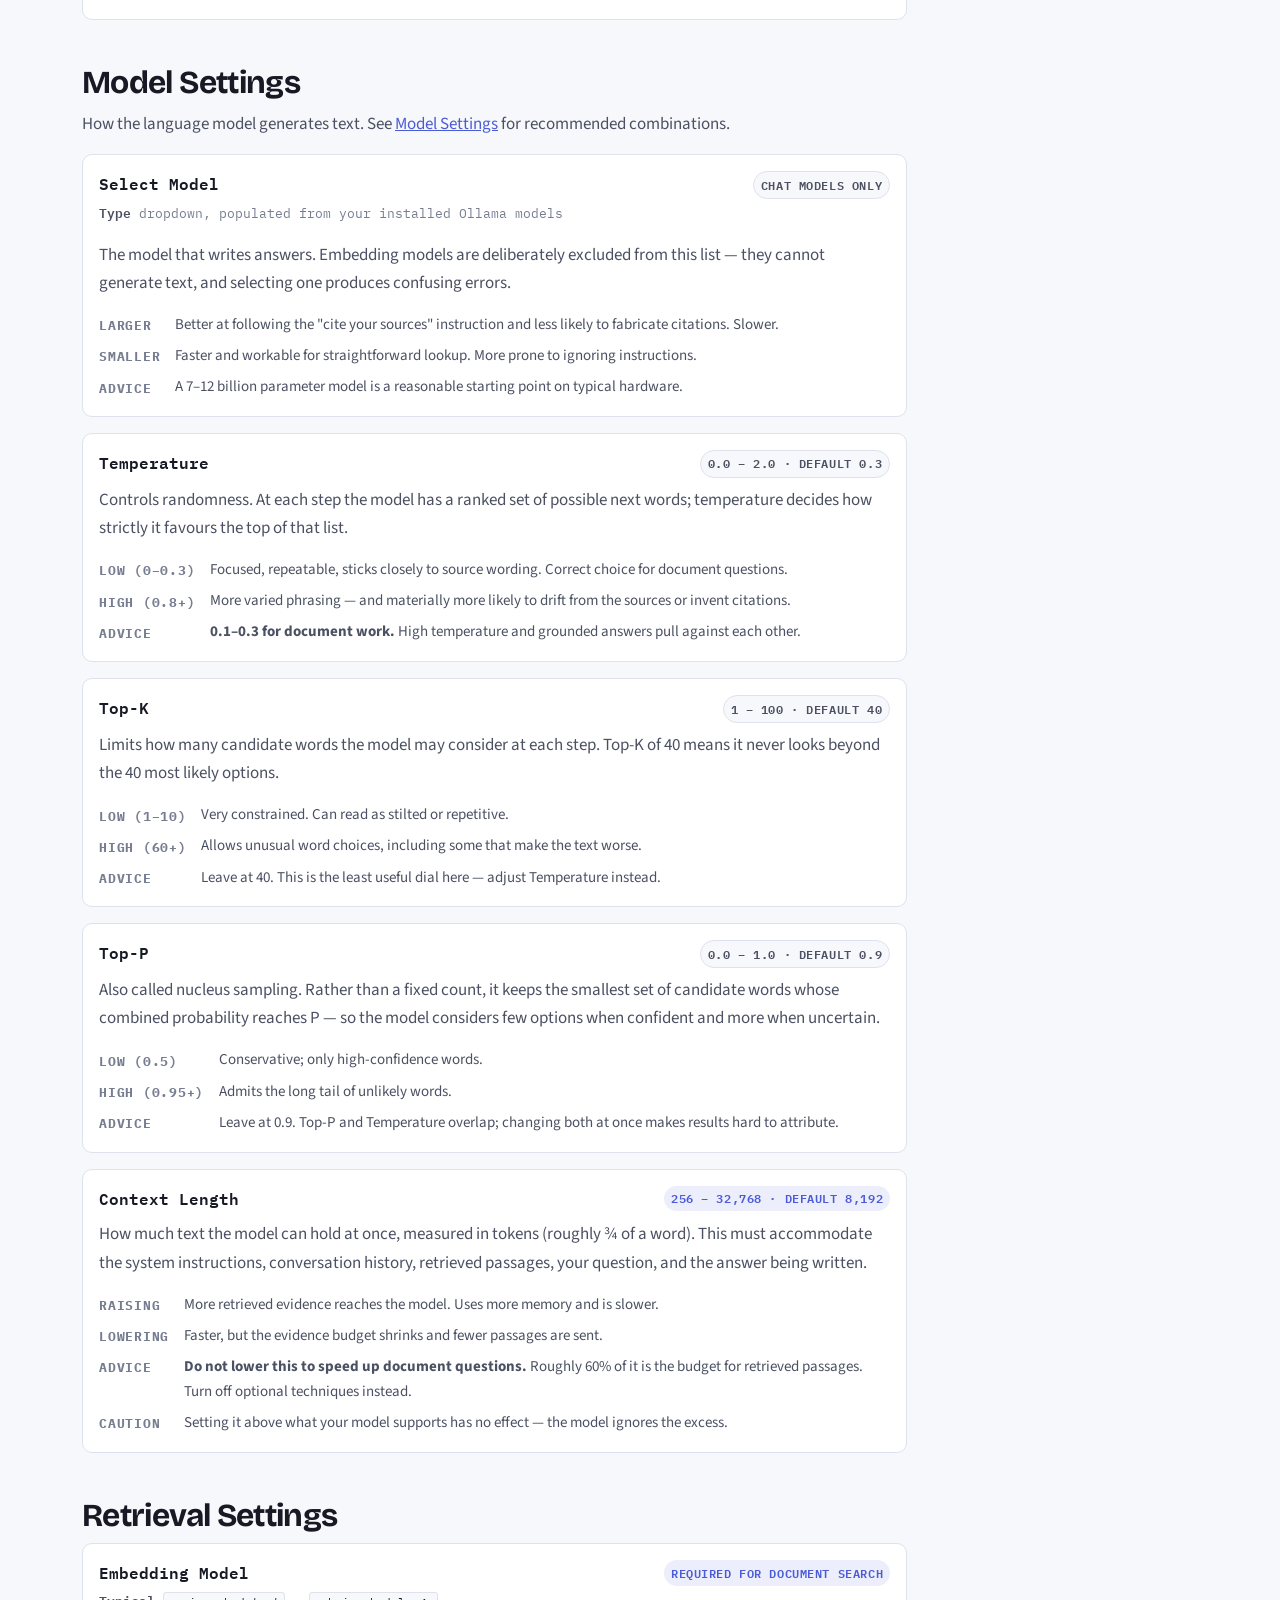
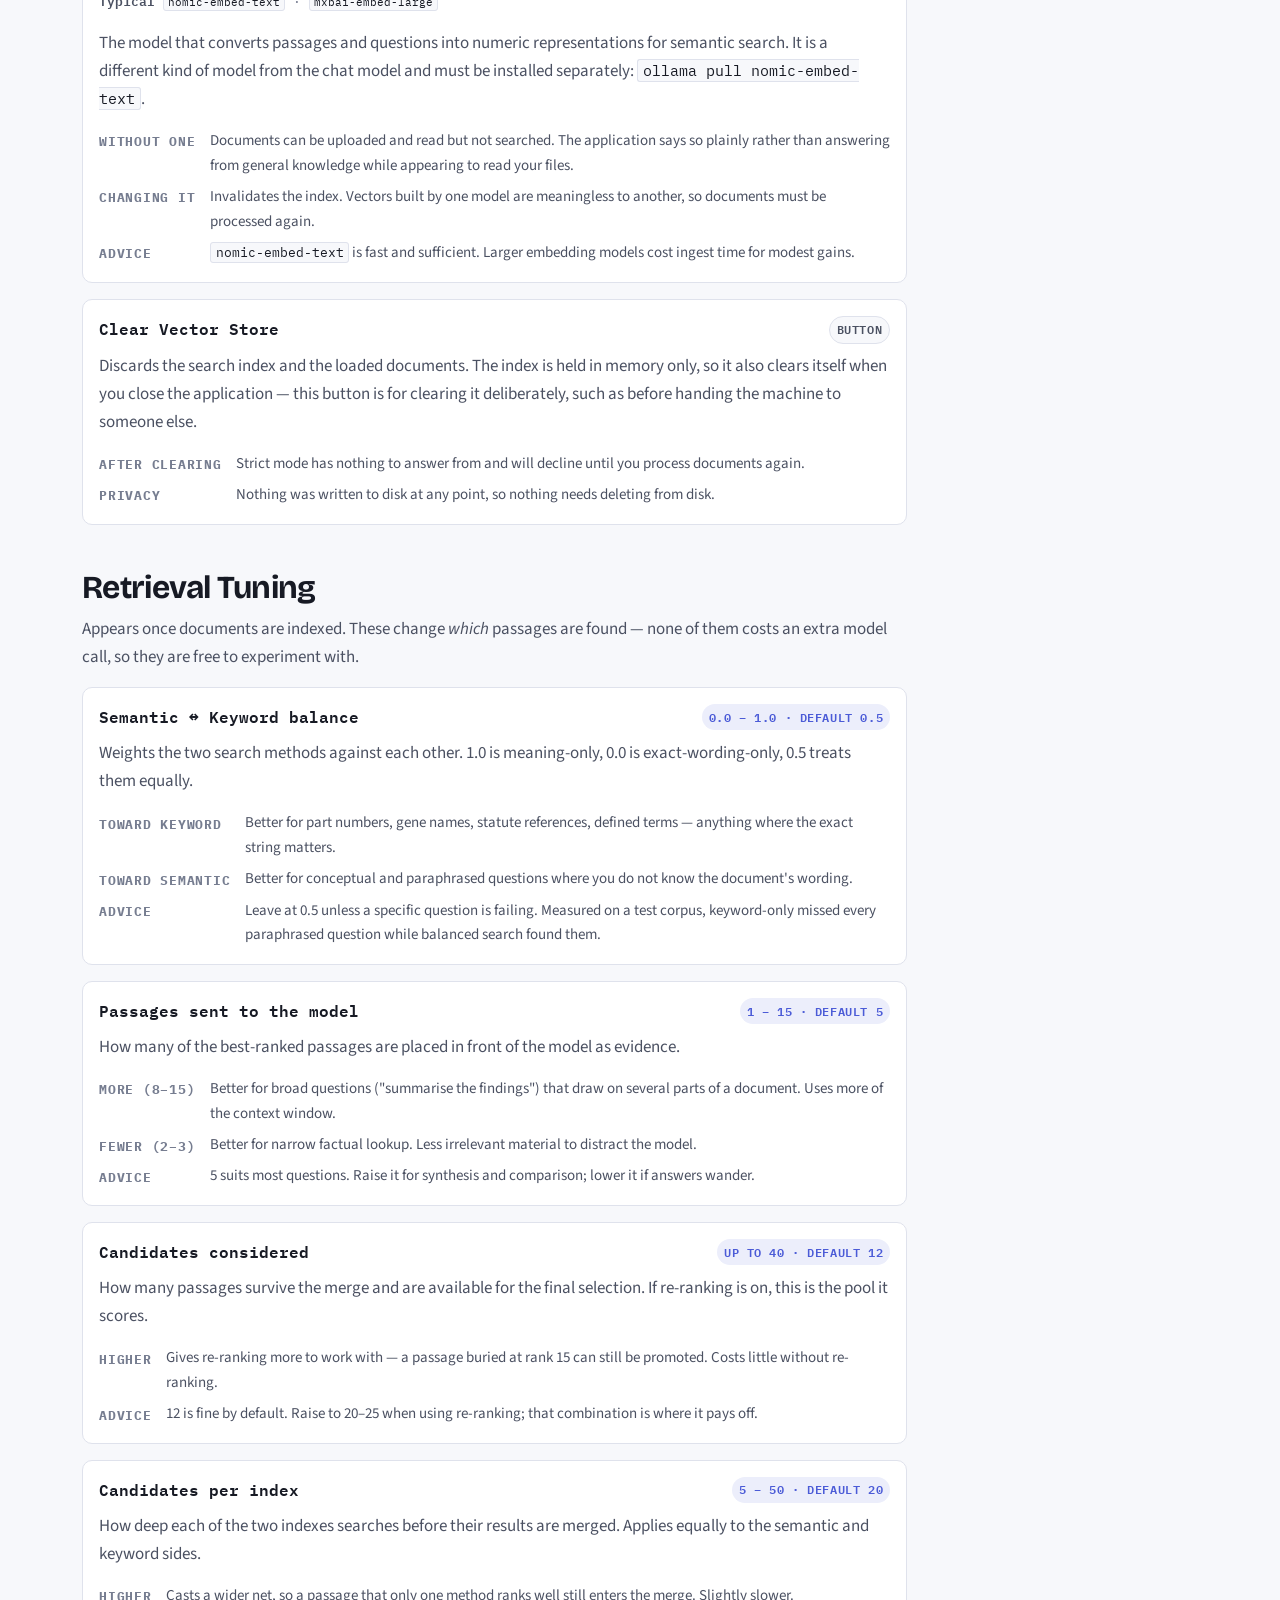
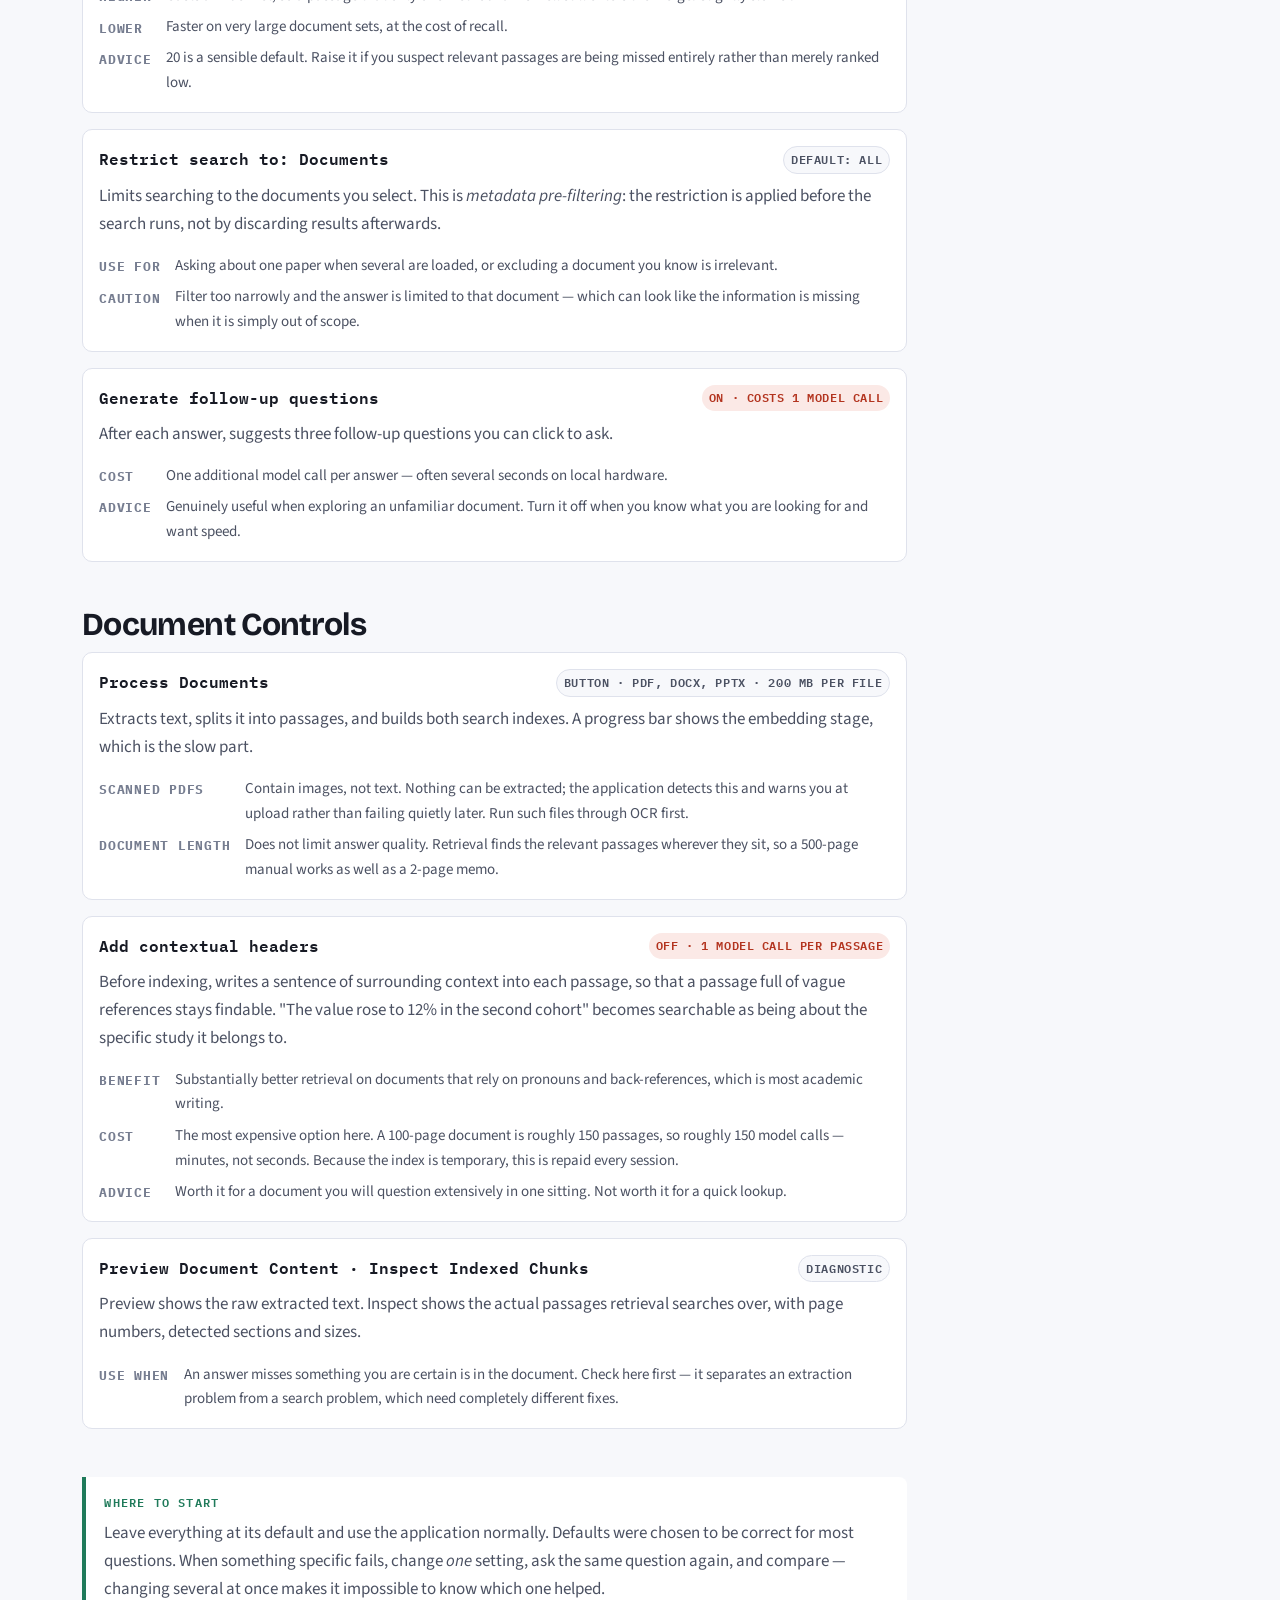
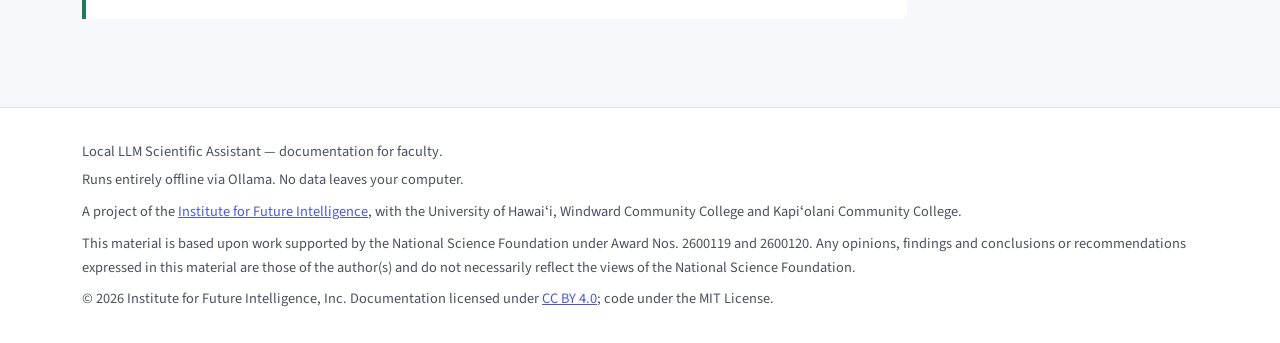
==== commit d96ee078: "docs: add MIT and CC BY 4.0 licences and NSF funding acknowledgement Copyright holder is the Institu" ====
--- a/docs/controls.html
+++ b/docs/controls.html
@@ -455,7 +455,10 @@
 <footer class="site-footer">
   <div class="container">
     <p class="mb-1">Local LLM Scientific Assistant — documentation for faculty.</p>
-    <p class="mb-0">Runs entirely offline via Ollama. No data leaves your computer.</p>
+    <p class="mb-2">Runs entirely offline via Ollama. No data leaves your computer.</p>
+    <p class="mb-2">A project of the <a href="https://intofuture.org">Institute for Future Intelligence</a>, with the University of Hawaiʻi, Windward Community College and Kapiʻolani Community College.</p>
+    <p class="mb-2">This material is based upon work supported by the National Science Foundation under Award Nos. 2600119 and 2600120. Any opinions, findings and conclusions or recommendations expressed in this material are those of the author(s) and do not necessarily reflect the views of the National Science Foundation.</p>
+    <p class="mb-0">© 2026 Institute for Future Intelligence, Inc. Documentation licensed under <a href="https://creativecommons.org/licenses/by/4.0/">CC BY 4.0</a>; code under the MIT License.</p>
   </div>
 </footer>
 
